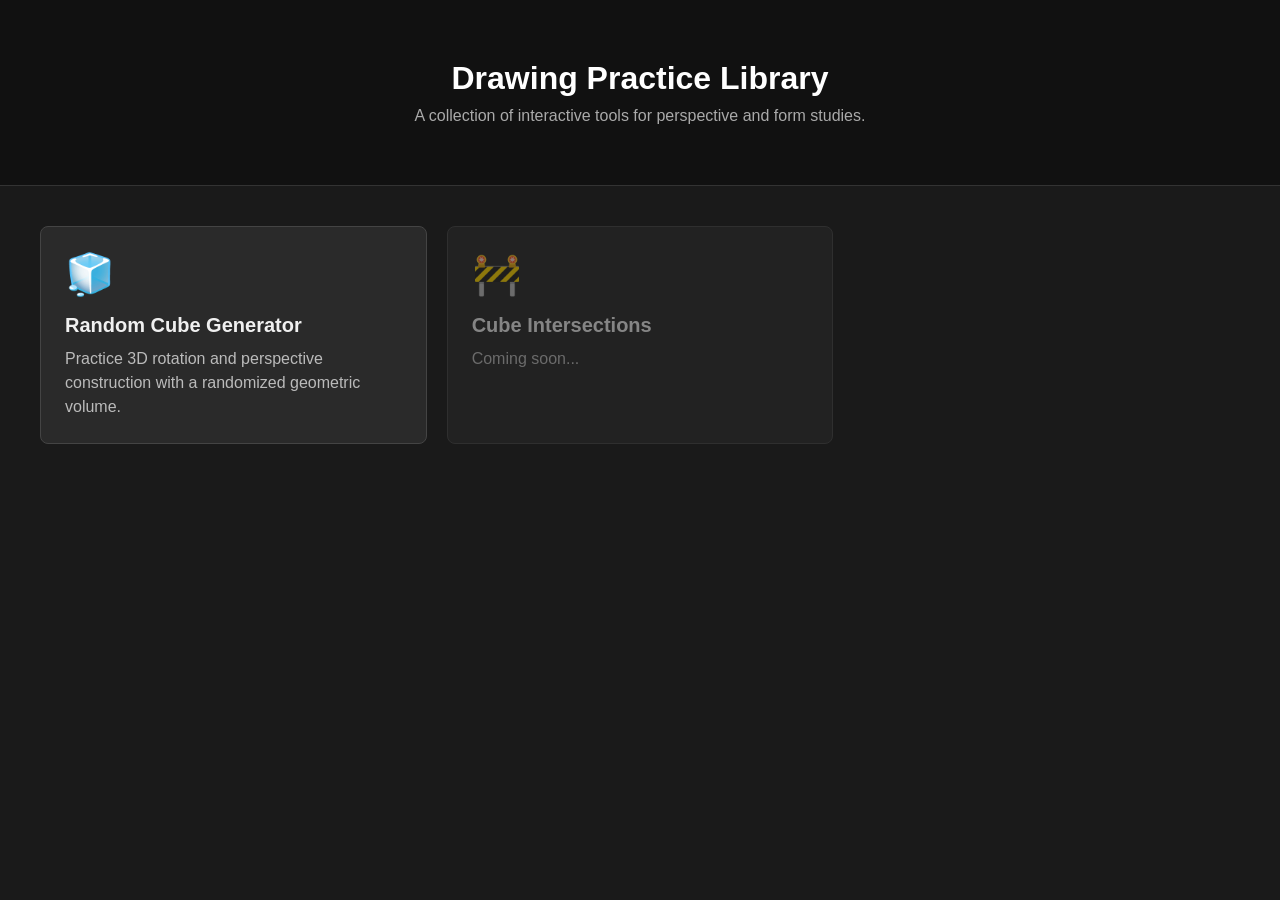
==== index.html @ 1b7bd381 "Initial commit" ====
<!DOCTYPE html>
<html lang="en">
<head>
    <meta charset="UTF-8">
    <meta name="viewport" content="width=device-width, initial-scale=1.0">
    <title>My Drawing Tools Library</title>
    <link rel="stylesheet" href="style.css">
</head>
<body>

    <header>
        <h1>Drawing Practice Library</h1>
        <p>A collection of interactive tools for perspective and form studies.</p>
    </header>

    <main class="tools-grid">
        
        <!-- Tool Card 1: Random Cube -->
        <a href="tools/random-cube/index.html" class="tool-card">
            <div class="card-icon">🧊</div>
            <h2>Random Cube Generator</h2>
            <p>Practice 3D rotation and perspective construction with a randomized geometric volume.</p>
        </a>

        <!-- Placeholder for your next tool -->
        <a href="#" class="tool-card placeholder">
            <div class="card-icon">🚧</div>
            <h2>Cube Intersections</h2>
            <p>Coming soon...</p>
        </a>

    </main>

</body>
</html>
---- style.css ----
body {
    margin: 0;
    font-family: sans-serif;
    background-color: #1a1a1a;
    color: #f0f0f0;
}

header {
    text-align: center;
    padding: 60px 20px;
    background-color: #111;
    border-bottom: 1px solid #333;
}

header h1 {
    margin: 0 0 10px 0;
    color: #fff;
}

header p {
    color: #aaa;
    margin: 0;
}

/* CSS Grid for the Tool Cards */
.tools-grid {
    display: grid;
    grid-template-columns: repeat(auto-fill, minmax(300px, 1fr));
    gap: 20px;
    padding: 40px;
    max-width: 1200px;
    margin: 0 auto; /* Centers the grid */
}

/* Card Styling */
.tool-card {
    background-color: #2a2a2a;
    border: 1px solid #444;
    border-radius: 8px;
    padding: 24px;
    text-decoration: none; /* Removes link underline */
    color: inherit;
    transition: transform 0.2s, border-color 0.2s;
    display: flex;
    flex-direction: column;
}

.tool-card:hover {
    transform: translateY(-5px);
    border-color: #007bff;
}

.card-icon {
    font-size: 40px;
    margin-bottom: 16px;
}

.tool-card h2 {
    margin: 0 0 10px 0;
    font-size: 20px;
}

.tool-card p {
    margin: 0;
    color: #bbb;
    line-height: 1.5;
}

/* Styling for future tools */
.placeholder {
    opacity: 0.5;
    pointer-events: none; /* Makes it unclickable */
}
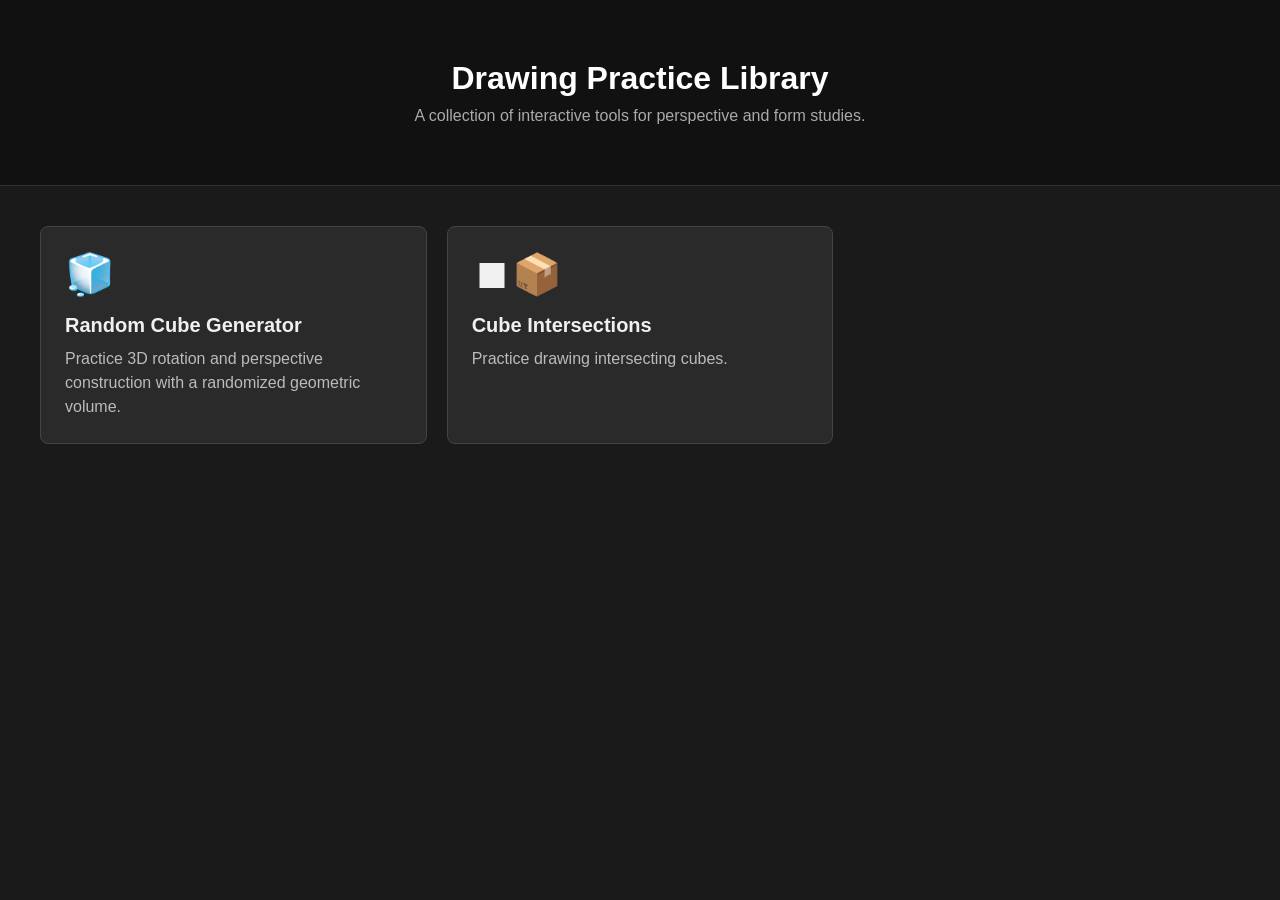
==== commit 7d38de54: "Added second feature" ====
--- a/index.html
+++ b/index.html
@@ -4,7 +4,7 @@
     <meta charset="UTF-8">
     <meta name="viewport" content="width=device-width, initial-scale=1.0">
     <title>My Drawing Tools Library</title>
-    <link rel="stylesheet" href="style.css">
+    <link rel="stylesheet" href="css/shared-layout.css">
 </head>
 <body>
 
@@ -16,17 +16,17 @@
     <main class="tools-grid">
         
         <!-- Tool Card 1: Random Cube -->
-        <a href="tools/random-cube/index.html" class="tool-card">
+        <a href="tools/single-cube/index.html" class="tool-card">
             <div class="card-icon">🧊</div>
             <h2>Random Cube Generator</h2>
             <p>Practice 3D rotation and perspective construction with a randomized geometric volume.</p>
         </a>
 
         <!-- Placeholder for your next tool -->
-        <a href="#" class="tool-card placeholder">
-            <div class="card-icon">🚧</div>
+        <a href="tools/intersecting-cubes/index.html" class="tool-card">
+            <div class="card-icon">⏹📦</div>
             <h2>Cube Intersections</h2>
-            <p>Coming soon...</p>
+            <p>Practice drawing intersecting cubes.</p>
         </a>
 
     </main>
--- a/css/shared-layout.css
+++ b/css/shared-layout.css
@@ -0,0 +1,138 @@
+/* ========================================= */
+/* 1. GLOBAL STYLES (Used everywhere)        */
+/* ========================================= */
+body {
+    margin: 0;
+    padding: 0;
+    font-family: sans-serif;
+    background-color: #1a1a1a;
+    color: #f0f0f0;
+}
+
+/* ========================================= */
+/* 2. HOME PAGE (Library Menu)               */
+/* ========================================= */
+header {
+    text-align: center;
+    padding: 60px 20px;
+    background-color: #111;
+    border-bottom: 1px solid #333;
+}
+
+header h1 { margin: 0 0 10px 0; color: #fff; }
+header p { color: #aaa; margin: 0; }
+
+.tools-grid {
+    display: grid;
+    grid-template-columns: repeat(auto-fill, minmax(300px, 1fr));
+    gap: 20px;
+    padding: 40px;
+    max-width: 1200px;
+    margin: 0 auto;
+}
+
+.tool-card {
+    background-color: #2a2a2a;
+    border: 1px solid #444;
+    border-radius: 8px;
+    padding: 24px;
+    text-decoration: none;
+    color: inherit;
+    transition: transform 0.2s, border-color 0.2s;
+    display: flex;
+    flex-direction: column;
+}
+
+.tool-card:hover { transform: translateY(-5px); border-color: #007bff; }
+.card-icon { font-size: 40px; margin-bottom: 16px; }
+.tool-card h2 { margin: 0 0 10px 0; font-size: 20px; }
+.tool-card p { margin: 0; color: #bbb; line-height: 1.5; }
+.placeholder { opacity: 0.5; pointer-events: none; }
+
+
+/* ========================================= */
+/* 3. TOOL PAGES (Shared App Layout)         */
+/* ========================================= */
+.app-container {
+    display: flex;
+    min-height: 100vh;
+    width: 100%;
+}
+
+#sidebar {
+    width: 320px;
+    padding: 40px 20px;
+    background-color: #111;
+    border-right: 1px solid #333;
+    box-sizing: border-box;
+    display: flex;
+    flex-direction: column;
+}
+
+#sidebar h1 { margin: 0 0 20px 0; font-size: 24px; line-height: 1.3; }
+
+.canvas-grid {
+    display: grid;
+    grid-template-columns: 400px 400px;
+    gap: 20px;
+    padding: 40px;
+    align-content: start;
+    justify-content: center;
+    flex-grow: 1;
+    box-sizing: border-box;
+}
+
+.back-link {
+    color: #aaa;
+    text-decoration: none;
+    display: block;
+    margin-bottom: 15px;
+    font-size: 14px;
+}
+.back-link:hover { color: #fff; }
+
+.control-panel {
+    background-color: #2a2a2a;
+    padding: 20px;
+    border-radius: 8px;
+    border: 1px solid #444;
+    display: flex;
+    flex-direction: column;
+    gap: 15px;
+}
+
+#generate-btn { width: 100%; margin-bottom: 15px; }
+.control-group { display: flex; align-items: center; color: #eee; font-size: 15px; }
+.control-group label { cursor: pointer; user-select: none; display: flex; align-items: center; gap: 10px; }
+input[type="checkbox"], input[type="radio"] { width: 18px; height: 18px; cursor: pointer; }
+
+.view-box {
+    background-color: #000;
+    border-radius: 8px;
+    overflow: hidden;
+    box-shadow: 0 4px 15px rgba(0,0,0,0.5);
+    position: relative; 
+}
+
+.main-view {
+    grid-column: 1 / span 2; 
+    width: 820px;
+    height: 500px;
+}
+
+.sub-view { width: 400px; height: 400px; }
+
+.view-box h3 {
+    position: absolute; 
+    top: 10px;
+    left: 15px;
+    margin: 0;
+    padding: 5px 10px;
+    background-color: rgba(0, 0, 0, 0.7);
+    border-radius: 4px;
+    font-size: 14px;
+    z-index: 10;
+    pointer-events: none;
+}
+
+canvas { display: block; }
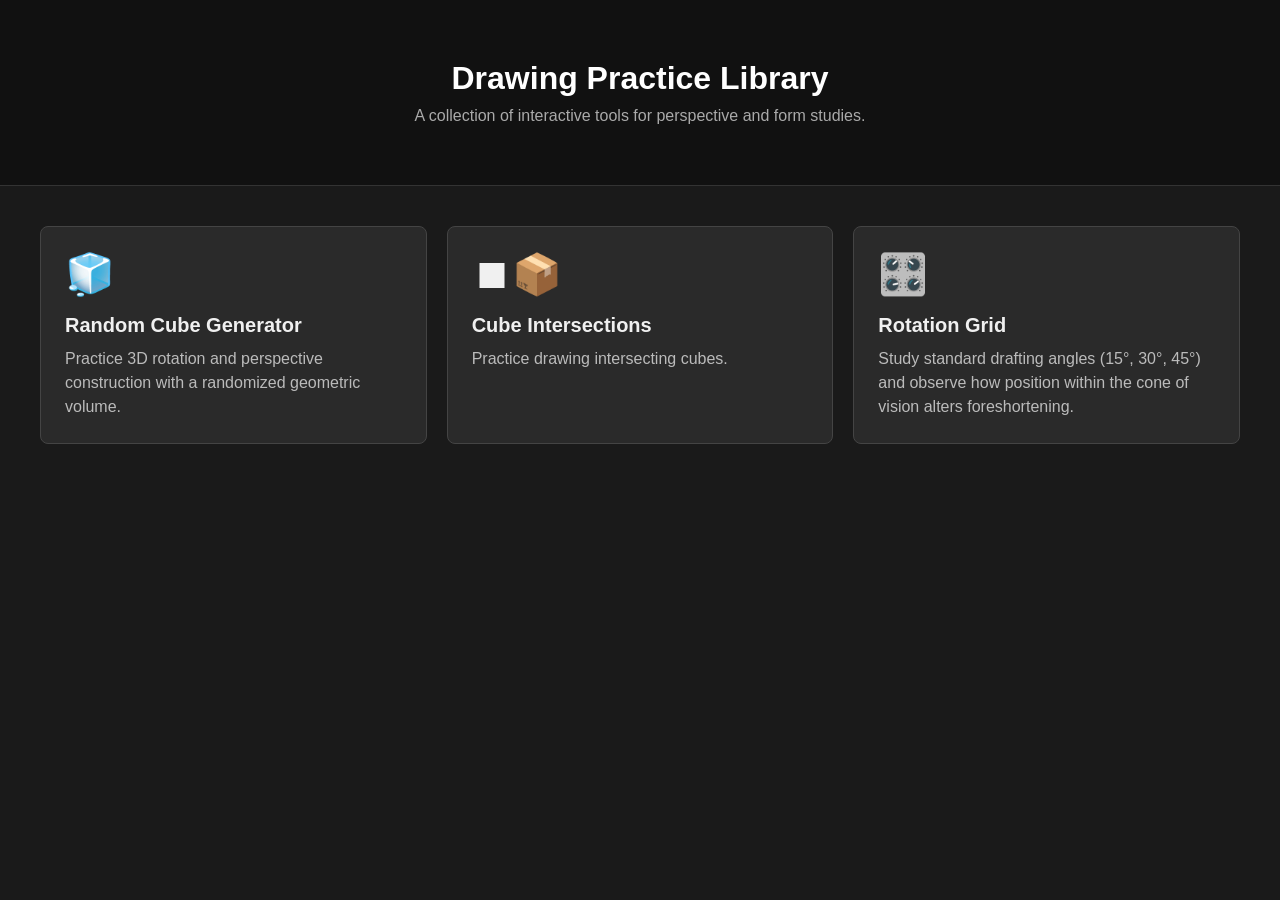
==== commit 2c198d15: "Added the broken rotation grid tool" ====
--- a/index.html
+++ b/index.html
@@ -22,13 +22,20 @@
             <p>Practice 3D rotation and perspective construction with a randomized geometric volume.</p>
         </a>
 
-        <!-- Placeholder for your next tool -->
+        <!-- Intersecting Cubes -->
         <a href="tools/intersecting-cubes/index.html" class="tool-card">
             <div class="card-icon">⏹📦</div>
             <h2>Cube Intersections</h2>
             <p>Practice drawing intersecting cubes.</p>
         </a>
 
+        <!-- The Rotation Grid Tool -->
+        <a href="tools/rotation-grid/index.html" class="tool-card">
+            <div class="card-icon">🎛️</div>
+            <h2>Rotation Grid</h2>
+            <p>Study standard drafting angles (15°, 30°, 45°) and observe how position within the cone of vision alters foreshortening.</p>
+        </a>
+
     </main>
 
 </body>
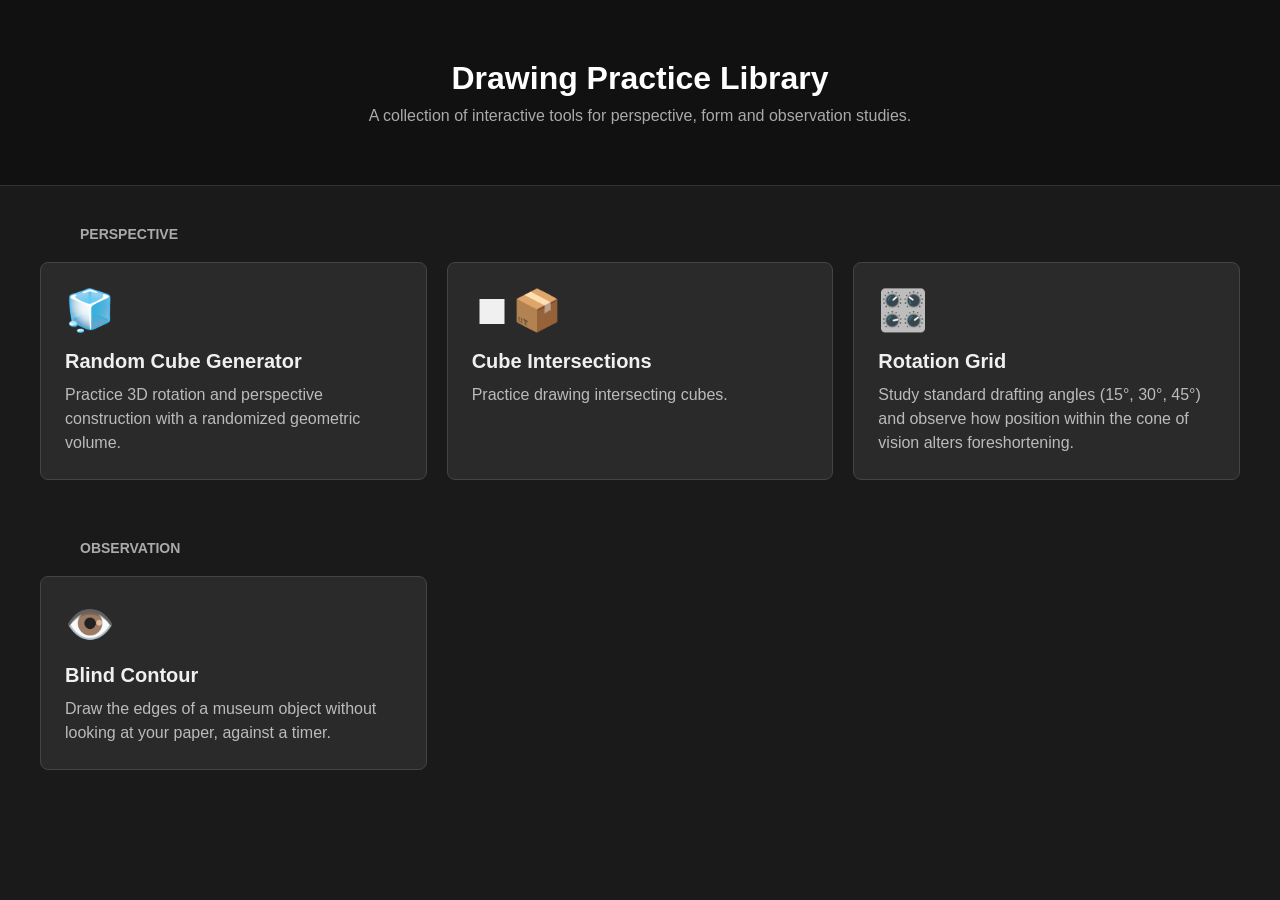
==== commit ab89cf34: "Add Blind Contour tool and Observation category New tool shows a random Met Museum open-access objec" ====
--- a/index.html
+++ b/index.html
@@ -10,33 +10,12 @@
 
     <header>
         <h1>Drawing Practice Library</h1>
-        <p>A collection of interactive tools for perspective and form studies.</p>
+        <p>A collection of interactive tools for perspective, form and observation studies.</p>
     </header>
 
-    <main class="tools-grid">
-        
-        <!-- Tool Card 1: Random Cube -->
-        <a href="tools/single-cube/index.html" class="tool-card">
-            <div class="card-icon">🧊</div>
-            <h2>Random Cube Generator</h2>
-            <p>Practice 3D rotation and perspective construction with a randomized geometric volume.</p>
-        </a>
+    <main id="library"></main>
 
-        <!-- Intersecting Cubes -->
-        <a href="tools/intersecting-cubes/index.html" class="tool-card">
-            <div class="card-icon">⏹📦</div>
-            <h2>Cube Intersections</h2>
-            <p>Practice drawing intersecting cubes.</p>
-        </a>
-
-        <!-- The Rotation Grid Tool -->
-        <a href="tools/rotation-grid/index.html" class="tool-card">
-            <div class="card-icon">🎛️</div>
-            <h2>Rotation Grid</h2>
-            <p>Study standard drafting angles (15°, 30°, 45°) and observe how position within the cone of vision alters foreshortening.</p>
-        </a>
-
-    </main>
+    <script type="module" src="js-core/Library.js"></script>
 
 </body>
 </html>
--- a/css/shared-layout.css
+++ b/css/shared-layout.css
@@ -22,11 +22,21 @@
 header h1 { margin: 0 0 10px 0; color: #fff; }
 header p { color: #aaa; margin: 0; }
 
+.category-heading {
+    max-width: 1200px;
+    margin: 40px auto 0 auto;
+    padding: 0 40px;
+    box-sizing: border-box;
+    font-size: 14px;
+    color: #aaa;
+    text-transform: uppercase;
+}
+
 .tools-grid {
     display: grid;
     grid-template-columns: repeat(auto-fill, minmax(300px, 1fr));
     gap: 20px;
-    padding: 40px;
+    padding: 20px 40px;
     max-width: 1200px;
     margin: 0 auto;
 }
@@ -47,7 +57,6 @@
 .card-icon { font-size: 40px; margin-bottom: 16px; }
 .tool-card h2 { margin: 0 0 10px 0; font-size: 20px; }
 .tool-card p { margin: 0; color: #bbb; line-height: 1.5; }
-.placeholder { opacity: 0.5; pointer-events: none; }
 
 
 /* ========================================= */
@@ -135,4 +144,91 @@
     pointer-events: none;
 }
 
-canvas { display: block; }+canvas { display: block; }
+
+/* Vertex inspector overlay on the Drawing View (js-core/VertexInspector.js) */
+.vertex-inspector { position: absolute; top: 0; left: 0; width: 100%; height: 100%; display: none; }
+.vertex-inspector.active { display: block; }
+.vertex-inspector.over-vertex { cursor: pointer; }
+.vertex-inspector line, .vertex-inspector path, .vertex-inspector circle { fill: none; stroke-linecap: round; filter: drop-shadow(0 0 2px #000) drop-shadow(0 0 2px #000); }
+.crosshair { stroke: #ff9900; stroke-width: 1.5; stroke-dasharray: 8 5; }
+.vertex-hover { stroke: rgba(255, 255, 255, 0.7); stroke-width: 2; r: 8; }
+.vertex-selected { fill: #fff !important; stroke: #ff9900; stroke-width: 2; r: 5; }
+.vertex-edge { stroke: #fff; stroke-width: 3; }
+.vertex-arc { stroke: #ff9900; stroke-width: 2; }
+.vertex-label { fill: #fff; font-size: 15px; font-weight: bold; stroke: #000; stroke-width: 4; paint-order: stroke; pointer-events: none; }
+
+/* Edge inspector overlay on the Drawing View (js-core/EdgeInspector.js) */
+.edge-inspector { position: absolute; top: 0; left: 0; width: 100%; height: 100%; display: none; }
+.edge-inspector.active { display: block; }
+.edge-inspector.over-edge { cursor: pointer; }
+.edge-inspector line, .edge-inspector path { fill: none; stroke-linecap: round; filter: drop-shadow(0 0 2px #000) drop-shadow(0 0 2px #000); }
+.edge-hover { stroke: rgba(255, 255, 255, 0.6); stroke-width: 5; }
+.edge-reference { stroke: #fff; stroke-width: 4; }
+.edge-target { stroke: #ff9900; stroke-width: 4; }
+.edge-ruler { stroke: #ff9900; stroke-width: 2; }
+.edge-label { fill: #fff; font-size: 15px; font-weight: bold; text-anchor: middle; stroke: #000; stroke-width: 4; paint-order: stroke; pointer-events: none; }
+.edge-label-target { fill: #ff9900; }
+.edge-label-other { font-size: 13px; fill: #ccc; }
+
+/* Verify panel (js-core/Verify.js) */
+#verify-btn { width: 100%; }
+.verify-modal { position: fixed; inset: 0; background: rgba(0, 0, 0, 0.75); display: none; align-items: center; justify-content: center; z-index: 100; }
+.verify-modal.open { display: flex; }
+.verify-panel { background: #1a1a1a; border: 1px solid #444; border-radius: 8px; padding: 20px; width: min(1100px, 94vw); max-height: 94vh; overflow: auto; box-sizing: border-box; }
+.verify-header { display: flex; justify-content: space-between; align-items: center; }
+.verify-header h2 { margin: 0; font-size: 20px; }
+.verify-hint { color: #bbb; font-size: 14px; line-height: 1.5; margin: 10px 0 15px 0; }
+.verify-body { display: flex; gap: 20px; align-items: flex-start; }
+.verify-photo { position: relative; flex: 1; min-width: 0; background: #000; border-radius: 6px; overflow: hidden; }
+.verify-photo video, .verify-photo canvas { width: 100%; display: block; }
+.verify-marks { position: absolute; top: 0; left: 0; width: 100%; height: 100%; cursor: crosshair; }
+.verify-marks line, .verify-marks circle { filter: drop-shadow(0 0 2px #000); }
+.mark-dot { fill: #fff; stroke: #ff9900; stroke-width: 2; r: 6; }
+.mark-number { fill: #fff; font-size: 24px; font-weight: bold; stroke: #000; stroke-width: 5; paint-order: stroke; pointer-events: none; }
+.mark-true { stroke: #44ff44; stroke-width: 3; stroke-linecap: round; }
+.mark-hidden, .guide-hidden { stroke-dasharray: 8 6; opacity: 0.7; }
+.mark-miss { stroke: #ff9900; stroke-width: 3; stroke-linecap: round; }
+.verify-guide { width: 220px; height: 220px; flex-shrink: 0; background: #2a2a2a; border: 1px solid #444; border-radius: 6px; }
+.guide-edge { stroke: #aaa; stroke-width: 2; }
+.guide-dot { stroke: #000; stroke-width: 1; }
+.guide-todo { fill: #555; }
+.guide-done { fill: #3a7d3a; }
+.guide-next { fill: #ff9900; }
+.guide-number { fill: #fff; font-size: 12px; font-weight: bold; text-anchor: middle; pointer-events: none; }
+.verify-actions { display: flex; gap: 10px; margin-top: 15px; }
+
+/* ========================================= */
+/* 4. SIDEBAR PARTS (used by tool pages)     */
+/* ========================================= */
+.tool-description { color: #aaa; font-size: 14px; margin: 0 0 20px 0; }
+.section-label { color: #aaa; font-size: 12px; margin-bottom: 10px; text-transform: uppercase; }
+.divider { border-color: #444; width: 100%; margin: 10px 0; }
+.slider-group { flex-direction: column; align-items: flex-start; }
+.slider-group + .slider-group { margin-top: 15px; }
+.slider-group label { margin-bottom: 5px; }
+.slider-group input[type="range"] { width: 100%; }
+
+/* ========================================= */
+/* 5. OBSERVATION TOOLS (tools/blind-contour) */
+/* ========================================= */
+.button-row { display: flex; flex-wrap: wrap; gap: 8px; }
+.button-row button.active { background-color: #007bff; border-color: #007bff; color: #fff; }
+.timer-display { font-size: 48px; font-weight: bold; text-align: center; font-variant-numeric: tabular-nums; }
+.timer-display.finished { color: #ff9900; }
+
+.reference-area {
+    flex-grow: 1;
+    display: flex;
+    flex-direction: column;
+    align-items: center;
+    justify-content: center;
+    padding: 30px;
+    box-sizing: border-box;
+    min-width: 0;
+}
+.reference-image { display: none; max-width: 100%; max-height: calc(100vh - 140px); border-radius: 6px; background: #fff; }
+.reference-image.visible { display: block; }
+.reference-message { color: #aaa; }
+.reference-caption { color: #aaa; font-size: 13px; text-align: center; margin: 12px 0 0 0; max-width: 700px; }
+.reference-caption a { color: #aaa; }
